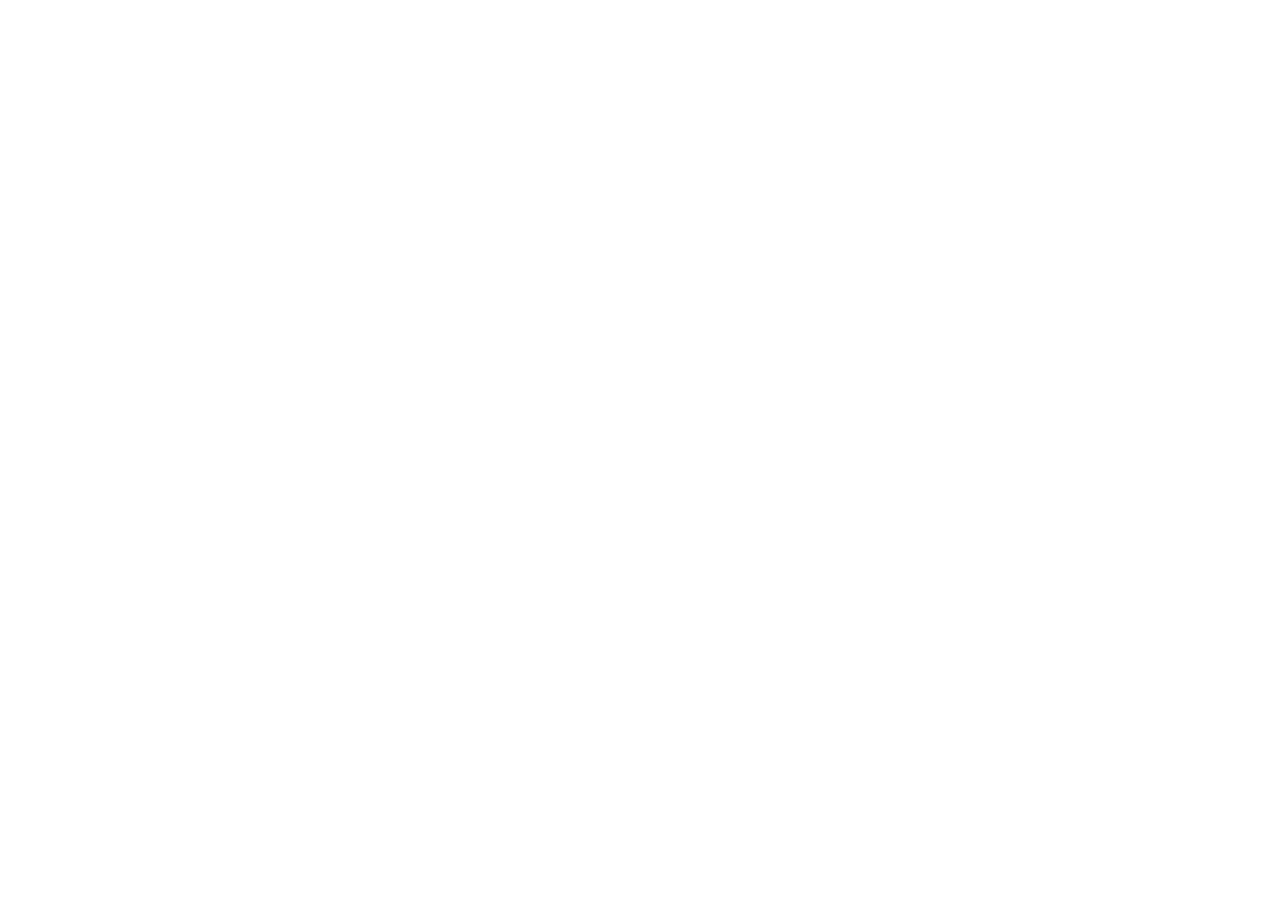
==== index.html @ c7f1ea41 "Adiciona index.html" ====
<!doctype html>
<html lang="pt-BR">
<head>
  <meta charset="UTF-8">
  <meta name="viewport" content="width=device-width,initial-scale=1,viewport-fit=cover">
  <meta name="theme-color" content="#133652">
  <meta name="description" content="Uma aventura educativa de fé para crianças.">
  <link rel="manifest" href="manifest.json">
  <link rel="icon" href="icon.svg" type="image/svg+xml">
  <link rel="apple-touch-icon" href="icon.svg">
  <link rel="stylesheet" href="style.css">
  <title>Jornada do Discípulo</title>
</head>
<body>
  <main id="app" aria-live="polite"></main>
  <script src="app.js" defer></script>
</body>
</html>
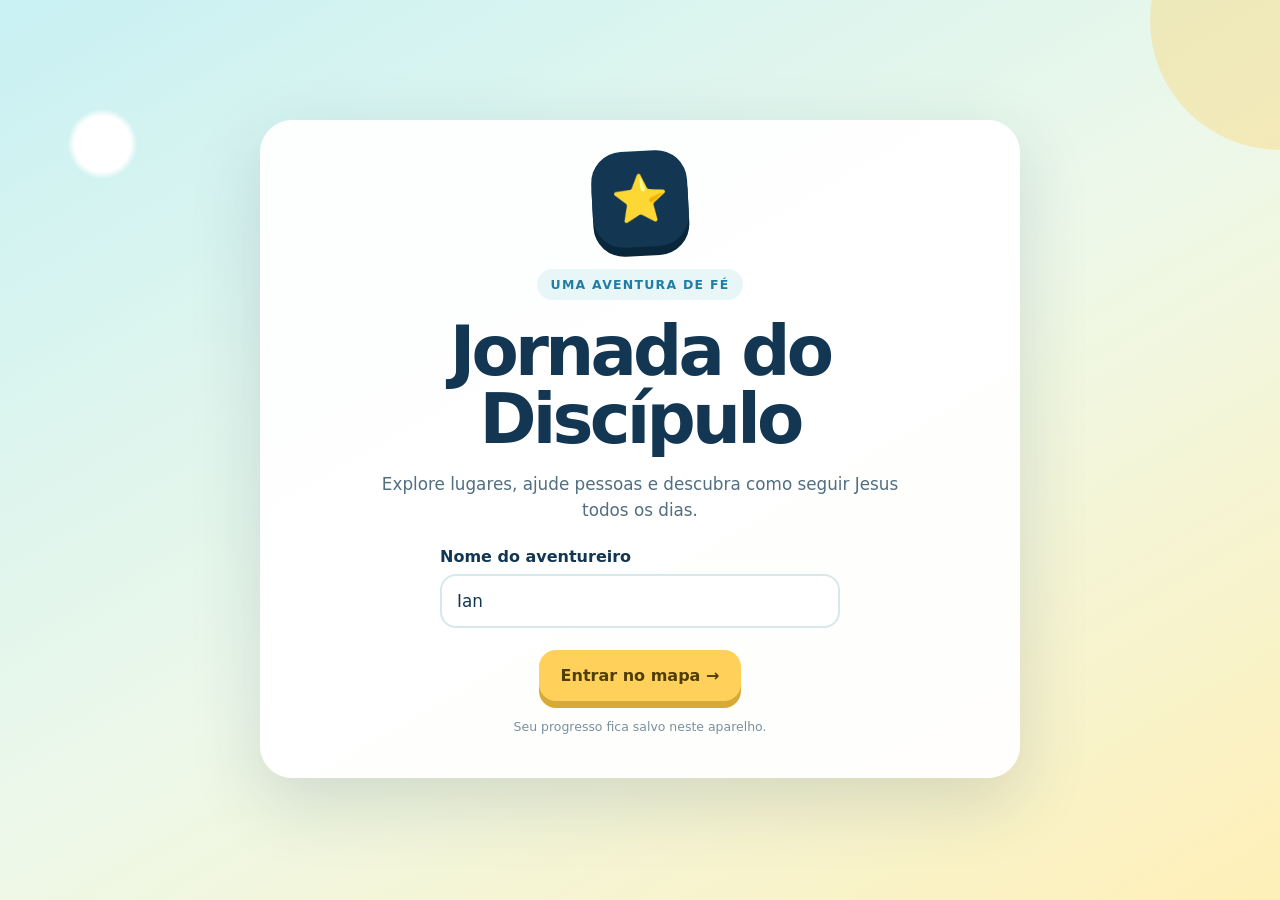
==== commit 14beee9d: "Atualiza index.html para a Vila da Bondade jogável" ====
--- a/index.html
+++ b/index.html
@@ -1,18 +1 @@
-<!doctype html>
-<html lang="pt-BR">
-<head>
-  <meta charset="UTF-8">
-  <meta name="viewport" content="width=device-width,initial-scale=1,viewport-fit=cover">
-  <meta name="theme-color" content="#133652">
-  <meta name="description" content="Uma aventura educativa de fé para crianças.">
-  <link rel="manifest" href="manifest.json">
-  <link rel="icon" href="icon.svg" type="image/svg+xml">
-  <link rel="apple-touch-icon" href="icon.svg">
-  <link rel="stylesheet" href="style.css">
-  <title>Jornada do Discípulo</title>
-</head>
-<body>
-  <main id="app" aria-live="polite"></main>
-  <script src="app.js" defer></script>
-</body>
-</html>
+<!doctype html><html lang="pt-BR"><head><meta charset="UTF-8"><meta name="viewport" content="width=device-width,initial-scale=1,viewport-fit=cover,user-scalable=no"><meta name="theme-color" content="#133652"><meta name="description" content="Explore a Vila da Bondade e pratique boas ações."><link rel="manifest" href="manifest.json"><link rel="icon" href="icon.svg" type="image/svg+xml"><link rel="apple-touch-icon" href="icon.svg"><link rel="stylesheet" href="style.css"><title>Jornada do Discípulo</title></head><body><main id="app"><section id="start" class="start"><div class="start-card"><div class="logo">⭐</div><p class="overline">JORNADA DO DISCÍPULO</p><h1>Vila da<br><span>Bondade</span></h1><p>Explore a vila, converse com os moradores e use suas ações para iluminar o mundo.</p><label>Nome do aventureiro<input id="player-name" maxlength="16" value="Ian"></label><button id="play">Entrar na vila →</button><small>Use as setas ou WASD. No celular, use o direcional.</small></div></section><section id="game" hidden><canvas id="world" width="960" height="600" aria-label="Mapa jogável da Vila da Bondade"></canvas><div class="hud"><div class="player-pill"><span>🧒🏽</span><strong id="name-hud">Ian</strong></div><div class="light-pill">✨ <strong id="lights">0</strong></div></div><div id="quest" class="quest"></div><div id="dialogue" class="dialogue" hidden></div><div id="toast" class="toast" hidden></div><div id="joystick" class="joystick" aria-label="Direcional"><button data-dir="up">▲</button><button data-dir="left">◀</button><i></i><button data-dir="right">▶</button><button data-dir="down">▼</button></div><button id="action" class="action">AÇÃO</button></section></main><script src="app.js"></script></body></html>
--- a/style.css
+++ b/style.css
@@ -0,0 +1 @@
+:root{--ink:#133652;--blue:#207da6;--sky:#58c6dc;--gold:#ffd05a;--green:#55b87b;--paper:#fffdf4;--red:#e87575}*{box-sizing:border-box}body{margin:0;min-height:100svh;color:var(--ink);font-family:ui-rounded,"Avenir Next",Nunito,system-ui,sans-serif;background:#d7f1f4}button,input{font:inherit}.screen{min-height:100svh;padding:max(16px,env(safe-area-inset-top)) 16px max(18px,env(safe-area-inset-bottom));display:grid;place-items:center;background:radial-gradient(circle at 8% 16%,#fff 0 2%,transparent 2.5%),linear-gradient(150deg,#c9f1f4,#edf8e9 52%,#fff0b8);position:relative;overflow:hidden}.screen:after{content:"";position:fixed;width:260px;height:260px;border-radius:50%;background:#ffd05a55;right:-130px;top:-110px;pointer-events:none}.card{width:min(100%,760px);background:#fffffff2;border:1px solid #fff;border-radius:32px;box-shadow:0 24px 70px #13365226;padding:30px;position:relative;z-index:1}.center{text-align:center}.badge{display:inline-flex;gap:8px;align-items:center;background:#e8f6f8;color:var(--blue);border-radius:99px;padding:8px 14px;font-size:.78rem;font-weight:900;letter-spacing:.1em}.hero-mark{width:96px;height:96px;margin:0 auto 22px;border-radius:31px;background:var(--ink);box-shadow:0 9px 0 #09263b;color:#fff;display:grid;place-items:center;font-size:46px;transform:rotate(-3deg)}h1{font-size:clamp(2.1rem,8vw,4.3rem);line-height:.98;letter-spacing:-.055em;margin:18px 0}h2{font-size:clamp(1.5rem,5vw,2.35rem);line-height:1.1;margin:14px 0}.lead{max-width:520px;margin:0 auto 24px;color:#526e80;font-size:1.05rem;line-height:1.55}.field{max-width:400px;margin:22px auto;text-align:left}.field label{display:block;font-weight:900;margin-bottom:8px}.field input{width:100%;border:2px solid #d7e8eb;border-radius:16px;padding:15px;background:#fff;color:var(--ink);font-size:1.05rem;outline:none}.field input:focus{border-color:var(--sky);box-shadow:0 0 0 4px #58c6dc33}.primary,.secondary{border:0;border-radius:17px;padding:16px 22px;font-weight:900;cursor:pointer;transition:.15s}.primary{background:var(--gold);color:#503d00;box-shadow:0 7px 0 #d7a938}.secondary{background:#e8f4f5;color:var(--ink)}.primary:active{transform:translateY(5px);box-shadow:0 2px 0 #d7a938}.topbar{display:flex;justify-content:space-between;align-items:center;margin-bottom:18px}.player{display:flex;align-items:center;gap:10px;font-weight:900}.avatar{width:44px;height:44px;border-radius:15px;background:var(--ink);display:grid;place-items:center;font-size:24px}.light-count{background:#fff5ca;border-radius:14px;padding:10px 13px;font-weight:900}.map-title{text-align:center;margin-bottom:24px}.map{display:grid;gap:20px;position:relative}.mission{border:0;border-radius:24px;padding:22px;text-align:left;color:var(--ink);display:grid;grid-template-columns:auto 1fr auto;align-items:center;gap:16px;cursor:pointer;box-shadow:0 8px 0 #b8d6d9;position:relative}.mission:nth-child(1){background:#e3f7e9}.mission:nth-child(2){background:#e4f5fb}.mission:nth-child(3){background:#fff1bf}.mission.locked{filter:grayscale(.5);opacity:.62;cursor:not-allowed}.mission.done{box-shadow:0 8px 0 #74b88c}.mission-icon{width:64px;height:64px;background:#fff;border-radius:20px;display:grid;place-items:center;font-size:34px}.mission strong{display:block;font-size:1.15rem}.mission small{color:#577181;font-size:.85rem}.mission .status{font-size:24px}.lumi{margin-top:26px;background:#eef8fa;border-radius:22px;padding:16px;display:flex;gap:13px;align-items:center;color:#496979;line-height:1.4}.lumi span{font-size:35px}.story-scene{text-align:center}.scene-icon{font-size:76px;filter:drop-shadow(0 7px 0 #cbdfe1);margin:8px 0}.story-box{background:#edf8fa;border-radius:20px;padding:18px;margin:20px 0;text-align:left;line-height:1.55;color:#496979}.choices{display:grid;gap:12px}.choice{border:2px solid #d9e8ea;background:#fff;border-radius:18px;padding:16px;text-align:left;color:var(--ink);font-weight:800;cursor:pointer}.choice:hover{border-color:var(--sky)}.choice.good{border-color:var(--green);background:#effaf2}.choice.bad{border-color:var(--red);background:#fff2f2}.feedback{margin-top:18px;border-radius:19px;padding:17px;background:#fff6d7;text-align:left;line-height:1.45}.feedback.success{background:#e9f8ee}.feedback .primary{display:block;margin:14px 0 0 auto;padding:12px 17px}.order-list{display:grid;gap:10px;margin:22px 0}.order-item{display:grid;grid-template-columns:42px 1fr auto;align-items:center;gap:10px;border:2px solid #d9e8ea;background:#fff;border-radius:17px;padding:12px;text-align:left;color:var(--ink);font-weight:850}.order-item .number{width:34px;height:34px;background:#e8f4f5;border-radius:11px;display:grid;place-items:center}.order-actions{display:flex;gap:6px}.order-actions button{border:0;background:#e8f4f5;width:34px;height:34px;border-radius:10px;color:var(--ink);font-weight:900;cursor:pointer}.objects{display:grid;grid-template-columns:repeat(3,1fr);gap:12px;margin:22px 0}.object{border:2px solid #d9e8ea;background:#fff;border-radius:20px;min-height:110px;font-size:42px;cursor:pointer;display:grid;place-items:center;position:relative}.object span{position:absolute;bottom:8px;font-size:.72rem;font-weight:850}.object.found{border-color:var(--green);background:#effaf2;transform:scale(.96)}.object.wrong{animation:shake .25s}.meter{height:10px;background:#e3eeee;border-radius:99px;overflow:hidden;margin:14px 0 22px}.meter i{display:block;height:100%;background:linear-gradient(90deg,var(--sky),var(--blue));transition:width .35s}.reward{font-size:74px;margin:10px}.medal{display:inline-block;background:#fff2ba;border:2px solid #f1ce52;border-radius:20px;padding:14px 22px;font-weight:950;margin:8px}.actions{display:flex;gap:10px;justify-content:center;flex-wrap:wrap;margin-top:24px}.tiny{font-size:.78rem;color:#79909f;margin-top:18px}@keyframes shake{25%{transform:translateX(-5px)}75%{transform:translateX(5px)}}@media(max-width:560px){.card{padding:22px 17px;border-radius:25px}.mission{grid-template-columns:auto 1fr;padding:16px}.mission .status{grid-column:2}.mission-icon{width:54px;height:54px}.objects{grid-template-columns:repeat(2,1fr)}.order-item{grid-template-columns:36px 1fr}.order-actions{grid-column:2}.scene-icon{font-size:62px}}@media(prefers-reduced-motion:reduce){*{animation:none!important;transition:none!important}}
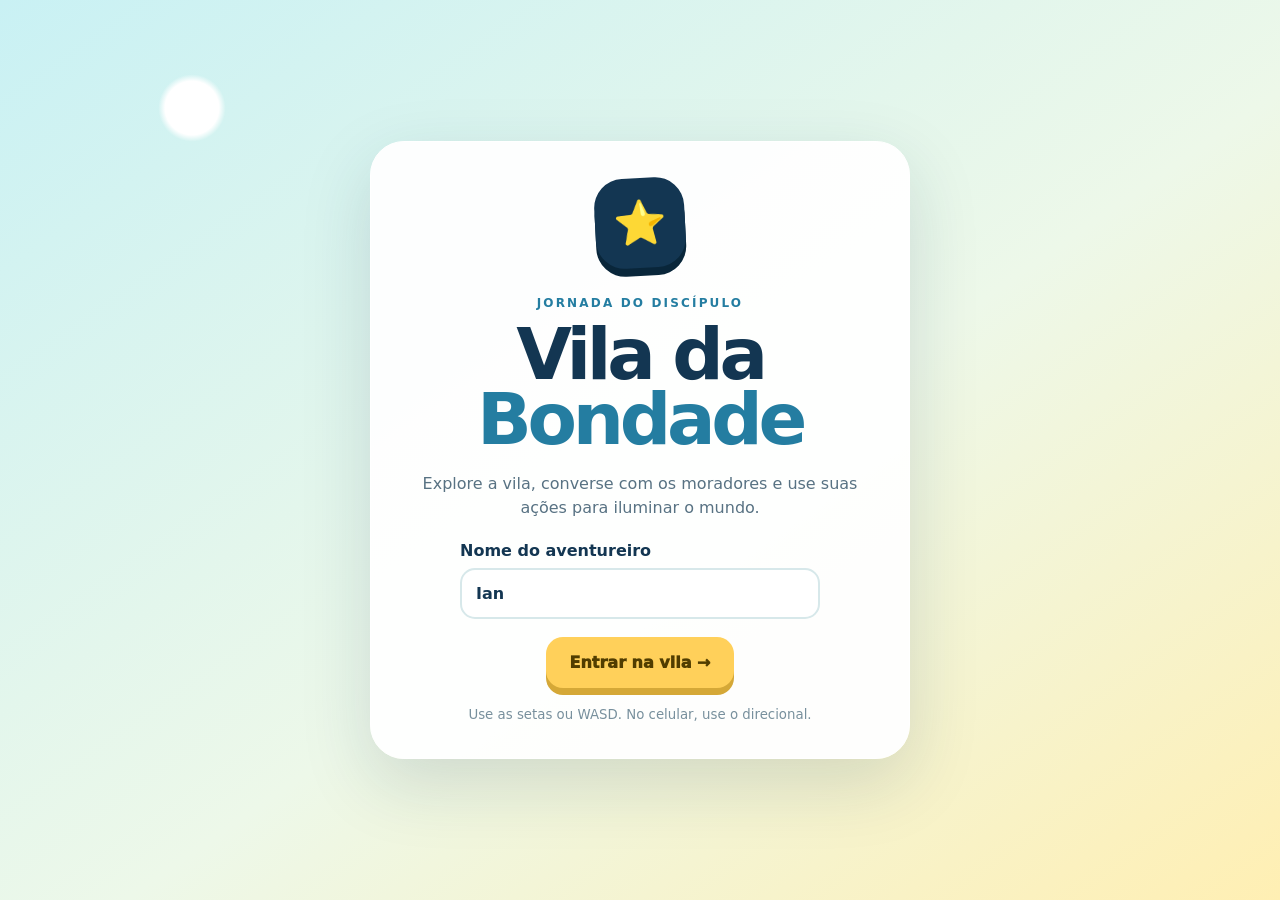
==== commit 832da102: "Corrige inicialização e cache de index.html" ====
--- a/index.html
+++ b/index.html
@@ -1 +1 @@
-<!doctype html><html lang="pt-BR"><head><meta charset="UTF-8"><meta name="viewport" content="width=device-width,initial-scale=1,viewport-fit=cover,user-scalable=no"><meta name="theme-color" content="#133652"><meta name="description" content="Explore a Vila da Bondade e pratique boas ações."><link rel="manifest" href="manifest.json"><link rel="icon" href="icon.svg" type="image/svg+xml"><link rel="apple-touch-icon" href="icon.svg"><link rel="stylesheet" href="style.css"><title>Jornada do Discípulo</title></head><body><main id="app"><section id="start" class="start"><div class="start-card"><div class="logo">⭐</div><p class="overline">JORNADA DO DISCÍPULO</p><h1>Vila da<br><span>Bondade</span></h1><p>Explore a vila, converse com os moradores e use suas ações para iluminar o mundo.</p><label>Nome do aventureiro<input id="player-name" maxlength="16" value="Ian"></label><button id="play">Entrar na vila →</button><small>Use as setas ou WASD. No celular, use o direcional.</small></div></section><section id="game" hidden><canvas id="world" width="960" height="600" aria-label="Mapa jogável da Vila da Bondade"></canvas><div class="hud"><div class="player-pill"><span>🧒🏽</span><strong id="name-hud">Ian</strong></div><div class="light-pill">✨ <strong id="lights">0</strong></div></div><div id="quest" class="quest"></div><div id="dialogue" class="dialogue" hidden></div><div id="toast" class="toast" hidden></div><div id="joystick" class="joystick" aria-label="Direcional"><button data-dir="up">▲</button><button data-dir="left">◀</button><i></i><button data-dir="right">▶</button><button data-dir="down">▼</button></div><button id="action" class="action">AÇÃO</button></section></main><script src="app.js"></script></body></html>
+<!doctype html><html lang="pt-BR"><head><meta charset="UTF-8"><meta name="viewport" content="width=device-width,initial-scale=1,viewport-fit=cover,user-scalable=no"><meta name="theme-color" content="#133652"><meta name="description" content="Explore a Vila da Bondade e pratique boas ações."><link rel="manifest" href="manifest.json"><link rel="icon" href="icon.svg" type="image/svg+xml"><link rel="apple-touch-icon" href="icon.svg"><link rel="stylesheet" href="style.css?v=4"><title>Jornada do Discípulo</title></head><body><main id="app"><section id="start" class="start"><div class="start-card"><div class="logo">⭐</div><p class="overline">JORNADA DO DISCÍPULO</p><h1>Vila da<br><span>Bondade</span></h1><p>Explore a vila, converse com os moradores e use suas ações para iluminar o mundo.</p><label>Nome do aventureiro<input id="player-name" maxlength="16" value="Ian"></label><button type="button" id="play">Entrar na vila →</button><small>Use as setas ou WASD. No celular, use o direcional.</small></div></section><section id="game" hidden><canvas id="world" width="960" height="600" aria-label="Mapa jogável da Vila da Bondade"></canvas><div class="hud"><div class="player-pill"><span>🧒🏽</span><strong id="name-hud">Ian</strong></div><div class="light-pill">✨ <strong id="lights">0</strong></div></div><div id="quest" class="quest"></div><div id="dialogue" class="dialogue" hidden></div><div id="toast" class="toast" hidden></div><div id="joystick" class="joystick" aria-label="Direcional"><button data-dir="up">▲</button><button data-dir="left">◀</button><i></i><button data-dir="right">▶</button><button data-dir="down">▼</button></div><button type="button" id="action" class="action">AÇÃO</button></section></main><script src="app.js?v=4"></script></body></html>
--- a/style.css
+++ b/style.css
@@ -1 +1 @@
-:root{--ink:#133652;--blue:#207da6;--sky:#58c6dc;--gold:#ffd05a;--green:#55b87b;--paper:#fffdf4;--red:#e87575}*{box-sizing:border-box}body{margin:0;min-height:100svh;color:var(--ink);font-family:ui-rounded,"Avenir Next",Nunito,system-ui,sans-serif;background:#d7f1f4}button,input{font:inherit}.screen{min-height:100svh;padding:max(16px,env(safe-area-inset-top)) 16px max(18px,env(safe-area-inset-bottom));display:grid;place-items:center;background:radial-gradient(circle at 8% 16%,#fff 0 2%,transparent 2.5%),linear-gradient(150deg,#c9f1f4,#edf8e9 52%,#fff0b8);position:relative;overflow:hidden}.screen:after{content:"";position:fixed;width:260px;height:260px;border-radius:50%;background:#ffd05a55;right:-130px;top:-110px;pointer-events:none}.card{width:min(100%,760px);background:#fffffff2;border:1px solid #fff;border-radius:32px;box-shadow:0 24px 70px #13365226;padding:30px;position:relative;z-index:1}.center{text-align:center}.badge{display:inline-flex;gap:8px;align-items:center;background:#e8f6f8;color:var(--blue);border-radius:99px;padding:8px 14px;font-size:.78rem;font-weight:900;letter-spacing:.1em}.hero-mark{width:96px;height:96px;margin:0 auto 22px;border-radius:31px;background:var(--ink);box-shadow:0 9px 0 #09263b;color:#fff;display:grid;place-items:center;font-size:46px;transform:rotate(-3deg)}h1{font-size:clamp(2.1rem,8vw,4.3rem);line-height:.98;letter-spacing:-.055em;margin:18px 0}h2{font-size:clamp(1.5rem,5vw,2.35rem);line-height:1.1;margin:14px 0}.lead{max-width:520px;margin:0 auto 24px;color:#526e80;font-size:1.05rem;line-height:1.55}.field{max-width:400px;margin:22px auto;text-align:left}.field label{display:block;font-weight:900;margin-bottom:8px}.field input{width:100%;border:2px solid #d7e8eb;border-radius:16px;padding:15px;background:#fff;color:var(--ink);font-size:1.05rem;outline:none}.field input:focus{border-color:var(--sky);box-shadow:0 0 0 4px #58c6dc33}.primary,.secondary{border:0;border-radius:17px;padding:16px 22px;font-weight:900;cursor:pointer;transition:.15s}.primary{background:var(--gold);color:#503d00;box-shadow:0 7px 0 #d7a938}.secondary{background:#e8f4f5;color:var(--ink)}.primary:active{transform:translateY(5px);box-shadow:0 2px 0 #d7a938}.topbar{display:flex;justify-content:space-between;align-items:center;margin-bottom:18px}.player{display:flex;align-items:center;gap:10px;font-weight:900}.avatar{width:44px;height:44px;border-radius:15px;background:var(--ink);display:grid;place-items:center;font-size:24px}.light-count{background:#fff5ca;border-radius:14px;padding:10px 13px;font-weight:900}.map-title{text-align:center;margin-bottom:24px}.map{display:grid;gap:20px;position:relative}.mission{border:0;border-radius:24px;padding:22px;text-align:left;color:var(--ink);display:grid;grid-template-columns:auto 1fr auto;align-items:center;gap:16px;cursor:pointer;box-shadow:0 8px 0 #b8d6d9;position:relative}.mission:nth-child(1){background:#e3f7e9}.mission:nth-child(2){background:#e4f5fb}.mission:nth-child(3){background:#fff1bf}.mission.locked{filter:grayscale(.5);opacity:.62;cursor:not-allowed}.mission.done{box-shadow:0 8px 0 #74b88c}.mission-icon{width:64px;height:64px;background:#fff;border-radius:20px;display:grid;place-items:center;font-size:34px}.mission strong{display:block;font-size:1.15rem}.mission small{color:#577181;font-size:.85rem}.mission .status{font-size:24px}.lumi{margin-top:26px;background:#eef8fa;border-radius:22px;padding:16px;display:flex;gap:13px;align-items:center;color:#496979;line-height:1.4}.lumi span{font-size:35px}.story-scene{text-align:center}.scene-icon{font-size:76px;filter:drop-shadow(0 7px 0 #cbdfe1);margin:8px 0}.story-box{background:#edf8fa;border-radius:20px;padding:18px;margin:20px 0;text-align:left;line-height:1.55;color:#496979}.choices{display:grid;gap:12px}.choice{border:2px solid #d9e8ea;background:#fff;border-radius:18px;padding:16px;text-align:left;color:var(--ink);font-weight:800;cursor:pointer}.choice:hover{border-color:var(--sky)}.choice.good{border-color:var(--green);background:#effaf2}.choice.bad{border-color:var(--red);background:#fff2f2}.feedback{margin-top:18px;border-radius:19px;padding:17px;background:#fff6d7;text-align:left;line-height:1.45}.feedback.success{background:#e9f8ee}.feedback .primary{display:block;margin:14px 0 0 auto;padding:12px 17px}.order-list{display:grid;gap:10px;margin:22px 0}.order-item{display:grid;grid-template-columns:42px 1fr auto;align-items:center;gap:10px;border:2px solid #d9e8ea;background:#fff;border-radius:17px;padding:12px;text-align:left;color:var(--ink);font-weight:850}.order-item .number{width:34px;height:34px;background:#e8f4f5;border-radius:11px;display:grid;place-items:center}.order-actions{display:flex;gap:6px}.order-actions button{border:0;background:#e8f4f5;width:34px;height:34px;border-radius:10px;color:var(--ink);font-weight:900;cursor:pointer}.objects{display:grid;grid-template-columns:repeat(3,1fr);gap:12px;margin:22px 0}.object{border:2px solid #d9e8ea;background:#fff;border-radius:20px;min-height:110px;font-size:42px;cursor:pointer;display:grid;place-items:center;position:relative}.object span{position:absolute;bottom:8px;font-size:.72rem;font-weight:850}.object.found{border-color:var(--green);background:#effaf2;transform:scale(.96)}.object.wrong{animation:shake .25s}.meter{height:10px;background:#e3eeee;border-radius:99px;overflow:hidden;margin:14px 0 22px}.meter i{display:block;height:100%;background:linear-gradient(90deg,var(--sky),var(--blue));transition:width .35s}.reward{font-size:74px;margin:10px}.medal{display:inline-block;background:#fff2ba;border:2px solid #f1ce52;border-radius:20px;padding:14px 22px;font-weight:950;margin:8px}.actions{display:flex;gap:10px;justify-content:center;flex-wrap:wrap;margin-top:24px}.tiny{font-size:.78rem;color:#79909f;margin-top:18px}@keyframes shake{25%{transform:translateX(-5px)}75%{transform:translateX(5px)}}@media(max-width:560px){.card{padding:22px 17px;border-radius:25px}.mission{grid-template-columns:auto 1fr;padding:16px}.mission .status{grid-column:2}.mission-icon{width:54px;height:54px}.objects{grid-template-columns:repeat(2,1fr)}.order-item{grid-template-columns:36px 1fr}.order-actions{grid-column:2}.scene-icon{font-size:62px}}@media(prefers-reduced-motion:reduce){*{animation:none!important;transition:none!important}}
+:root{--ink:#133652;--blue:#247da1;--gold:#ffd05a;--paper:#fffdf4;--green:#54b77a}*{box-sizing:border-box;-webkit-tap-highlight-color:transparent}html,body,#app{margin:0;width:100%;height:100%;overflow:hidden;font-family:ui-rounded,"Avenir Next",Nunito,system-ui,sans-serif;color:var(--ink);background:#cdebf0}button,input{font:inherit}.start{height:100%;display:grid;place-items:center;padding:18px;background:radial-gradient(circle at 15% 12%,#fff 0 2%,transparent 2.5%),linear-gradient(145deg,#c9f1f4,#edf8e9 55%,#ffefb3)}.start-card{width:min(100%,540px);text-align:center;background:#fffffff2;border:1px solid #fff;border-radius:34px;padding:36px 28px;box-shadow:0 24px 70px #13365226}.logo{width:90px;height:90px;margin:auto;background:var(--ink);border-radius:29px;display:grid;place-items:center;font-size:43px;box-shadow:0 8px 0 #09263a;transform:rotate(-3deg)}.overline{font-size:.75rem;letter-spacing:.18em;color:var(--blue);font-weight:900;margin-top:28px}.start h1{font-size:clamp(2.7rem,11vw,4.5rem);line-height:.9;letter-spacing:-.06em;margin:12px 0 20px}.start h1 span{color:var(--blue)}.start-card>p:not(.overline){color:#587283;line-height:1.55;max-width:440px;margin:0 auto 20px}.start label{display:block;text-align:left;max-width:360px;margin:18px auto;font-weight:900}.start input{display:block;width:100%;margin-top:8px;border:2px solid #d7e8ea;border-radius:15px;padding:14px;color:var(--ink);outline:none}.start input:focus{border-color:#5ac3d7}.start button{border:0;border-radius:17px;background:var(--gold);color:#513d00;padding:16px 23px;font-weight:950;box-shadow:0 7px 0 #d5a837;cursor:pointer}.start small{display:block;color:#78909d;margin-top:19px}#game{position:relative;width:100%;height:100%;background:#172b38}#world{display:block;width:100%;height:100%;object-fit:contain;image-rendering:auto}.hud{position:absolute;inset:max(12px,env(safe-area-inset-top)) 14px auto;display:flex;justify-content:space-between;pointer-events:none}.player-pill,.light-pill{display:flex;align-items:center;gap:8px;background:#fffffff2;border:2px solid #ffffff;border-radius:16px;padding:8px 13px;box-shadow:0 5px 15px #1336522e}.player-pill span{font-size:24px}.quest{position:absolute;top:max(70px,calc(env(safe-area-inset-top) + 65px));left:50%;transform:translateX(-50%);width:min(88%,450px);background:#133652e8;color:white;border-radius:16px;padding:11px 15px;text-align:center;font-size:.86rem;font-weight:800;box-shadow:0 8px 25px #071e2d55;pointer-events:none}.quest b{color:var(--gold)}.dialogue{position:absolute;left:50%;bottom:max(20px,env(safe-area-inset-bottom));transform:translateX(-50%);width:min(92%,620px);background:#fffdf4;border:3px solid #fff;border-radius:23px;padding:18px 20px;box-shadow:0 14px 45px #071e2d77;z-index:5}.dialogue .who{font-weight:950;color:var(--blue);margin-bottom:6px}.dialogue p{margin:0;line-height:1.45}.dialogue button{float:right;margin-top:12px;border:0;border-radius:12px;background:var(--gold);color:#503d00;padding:10px 15px;font-weight:900}.toast{position:absolute;left:50%;top:23%;transform:translateX(-50%);background:#fff6ca;border:2px solid #fff;border-radius:18px;padding:14px 18px;font-weight:950;box-shadow:0 10px 30px #071e2d55;z-index:4;white-space:nowrap}.joystick{display:none;position:absolute;left:18px;bottom:max(20px,env(safe-area-inset-bottom));width:142px;height:142px;grid-template-columns:repeat(3,1fr);grid-template-rows:repeat(3,1fr);gap:3px}.joystick button{border:0;background:#133652cc;color:white;font-size:19px;border-radius:13px;box-shadow:0 3px 0 #071f31}.joystick button:active{background:#247da1}.joystick [data-dir=up]{grid-column:2}.joystick [data-dir=left]{grid-row:2;grid-column:1}.joystick i{grid-row:2;grid-column:2;background:#ffffff55;border-radius:50%}.joystick [data-dir=right]{grid-row:2;grid-column:3}.joystick [data-dir=down]{grid-row:3;grid-column:2}.action{display:none;position:absolute;right:24px;bottom:max(38px,calc(env(safe-area-inset-bottom) + 18px));width:78px;height:78px;border-radius:50%;border:4px solid #ffffffaa;background:var(--gold);color:#503d00;font-size:.78rem;font-weight:1000;box-shadow:0 7px 0 #bf8f25}.action:active{transform:translateY(5px);box-shadow:0 2px 0 #bf8f25}@media(pointer:coarse),(max-width:800px){.joystick,.action{display:grid}.action{display:block}.quest{font-size:.78rem}.dialogue{bottom:180px}.toast{top:18%}}@media(max-height:500px){.joystick{width:112px;height:112px}.action{width:66px;height:66px}.dialogue{bottom:135px;padding:12px 15px}.quest{top:58px}}@media(prefers-reduced-motion:reduce){*{animation:none!important;transition:none!important}}
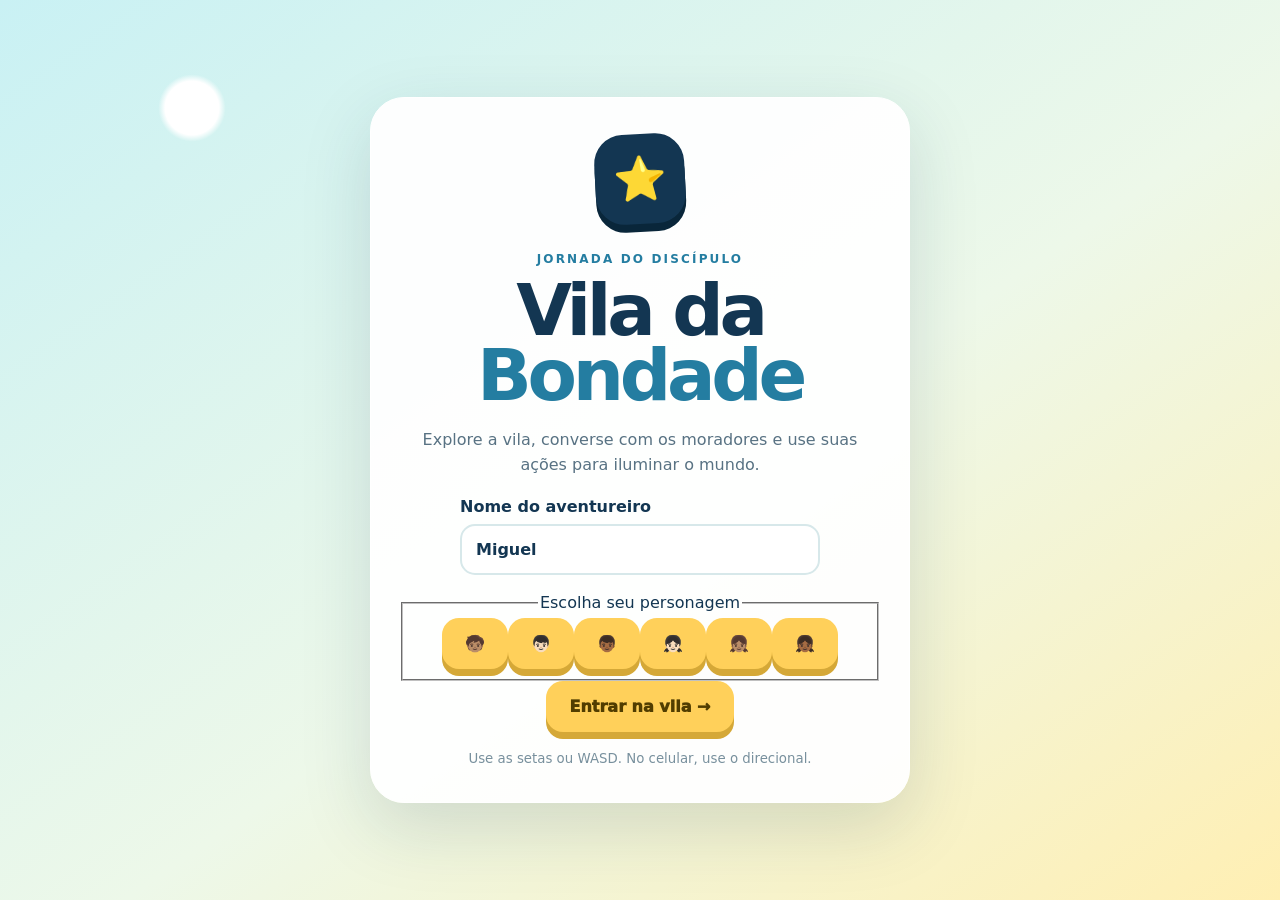
==== commit 50b5b8cf: "Add Miguel and character selection" ====
--- a/index.html
+++ b/index.html
@@ -1 +1 @@
-<!doctype html><html lang="pt-BR"><head><meta charset="UTF-8"><meta name="viewport" content="width=device-width,initial-scale=1,viewport-fit=cover,user-scalable=no"><meta name="theme-color" content="#133652"><meta name="description" content="Explore a Vila da Bondade e pratique boas ações."><link rel="manifest" href="manifest.json"><link rel="icon" href="icon.svg" type="image/svg+xml"><link rel="apple-touch-icon" href="icon.svg"><link rel="stylesheet" href="style.css?v=4"><title>Jornada do Discípulo</title></head><body><main id="app"><section id="start" class="start"><div class="start-card"><div class="logo">⭐</div><p class="overline">JORNADA DO DISCÍPULO</p><h1>Vila da<br><span>Bondade</span></h1><p>Explore a vila, converse com os moradores e use suas ações para iluminar o mundo.</p><label>Nome do aventureiro<input id="player-name" maxlength="16" value="Ian"></label><button type="button" id="play">Entrar na vila →</button><small>Use as setas ou WASD. No celular, use o direcional.</small></div></section><section id="game" hidden><canvas id="world" width="960" height="600" aria-label="Mapa jogável da Vila da Bondade"></canvas><div class="hud"><div class="player-pill"><span>🧒🏽</span><strong id="name-hud">Ian</strong></div><div class="light-pill">✨ <strong id="lights">0</strong></div></div><div id="quest" class="quest"></div><div id="dialogue" class="dialogue" hidden></div><div id="toast" class="toast" hidden></div><div id="joystick" class="joystick" aria-label="Direcional"><button data-dir="up">▲</button><button data-dir="left">◀</button><i></i><button data-dir="right">▶</button><button data-dir="down">▼</button></div><button type="button" id="action" class="action">AÇÃO</button></section></main><script src="app.js?v=4"></script></body></html>
+<!doctype html><html lang="pt-BR"><head><meta charset="UTF-8"><meta name="viewport" content="width=device-width,initial-scale=1,viewport-fit=cover,user-scalable=no"><meta name="theme-color" content="#133652"><meta name="description" content="Explore a Vila da Bondade e pratique boas ações."><link rel="manifest" href="manifest.json"><link rel="icon" href="icon.svg" type="image/svg+xml"><link rel="apple-touch-icon" href="icon.svg"><link rel="stylesheet" href="style.css?v=8"><link rel="stylesheet" href="hotfix.css?v=8"><link rel="stylesheet" href="fullscreen.css?v=8"><title>Jornada do Discípulo</title></head><body><main id="app"><section id="start" class="start"><div class="start-card"><div class="logo">⭐</div><p class="overline">JORNADA DO DISCÍPULO</p><h1>Vila da<br><span>Bondade</span></h1><p>Explore a vila, converse com os moradores e use suas ações para iluminar o mundo.</p><label>Nome do aventureiro<input id="player-name" maxlength="16" value="Miguel"></label><fieldset class="avatar-picker"><legend>Escolha seu personagem</legend><div><button type="button" class="avatar-option selected" data-avatar="🧒🏽" aria-label="Personagem 1">🧒🏽</button><button type="button" class="avatar-option" data-avatar="👦🏻" aria-label="Personagem 2">👦🏻</button><button type="button" class="avatar-option" data-avatar="👦🏾" aria-label="Personagem 3">👦🏾</button><button type="button" class="avatar-option" data-avatar="👧🏻" aria-label="Personagem 4">👧🏻</button><button type="button" class="avatar-option" data-avatar="👧🏽" aria-label="Personagem 5">👧🏽</button><button type="button" class="avatar-option" data-avatar="👧🏾" aria-label="Personagem 6">👧🏾</button></div></fieldset><button type="button" id="play">Entrar na vila →</button><small>Use as setas ou WASD. No celular, use o direcional.</small></div></section><section id="game" hidden><canvas id="world" aria-label="Mapa jogável da Vila da Bondade"></canvas><div class="hud"><div class="player-pill"><span id="avatar-hud">🧒🏽</span><strong id="name-hud">Miguel</strong></div><div class="light-pill">✨ <strong id="lights">0</strong></div></div><div id="quest" class="quest"></div><div id="dialogue" class="dialogue" hidden></div><div id="toast" class="toast" hidden></div><div id="joystick" class="joystick" aria-label="Direcional"><button data-dir="up">▲</button><button data-dir="left">◀</button><i></i><button data-dir="right">▶</button><button data-dir="down">▼</button></div><button type="button" id="action" class="action">AÇÃO</button></section></main><script src="app.js?v=8"></script></body></html>
--- a/hotfix.css
+++ b/hotfix.css
@@ -0,0 +1,4 @@
+[hidden]{display:none!important}
+#game,#game *{-webkit-user-select:none!important;user-select:none!important;-webkit-touch-callout:none!important;-webkit-tap-highlight-color:transparent!important}
+#game,.joystick,.joystick button,.action{touch-action:none!important}
+.joystick button,.action{-webkit-appearance:none;appearance:none;cursor:pointer}
--- a/fullscreen.css
+++ b/fullscreen.css
@@ -0,0 +1,8 @@
+html,body,#app{width:100%;height:100%;height:100dvh;margin:0;overflow:hidden}
+#game{position:fixed!important;inset:0!important;width:100vw!important;height:100vh!important;height:100dvh!important;min-height:100svh!important;overflow:hidden!important;background:#94d27b!important}
+#world{position:absolute!important;inset:0!important;width:100%!important;height:100%!important;max-width:none!important;max-height:none!important;object-fit:fill!important}
+.hud,.quest,.dialogue,.toast,.joystick,.action{z-index:2}
+.hud{padding-left:env(safe-area-inset-left);padding-right:env(safe-area-inset-right)}
+.joystick{left:max(18px,calc(env(safe-area-inset-left) + 12px))}
+.action{right:max(24px,calc(env(safe-area-inset-right) + 18px))}
+@media(pointer:coarse),(max-width:800px){.player-pill,.light-pill{background:#ffffffe6;backdrop-filter:blur(6px)}.quest{background:#133652d9;backdrop-filter:blur(6px)}}
